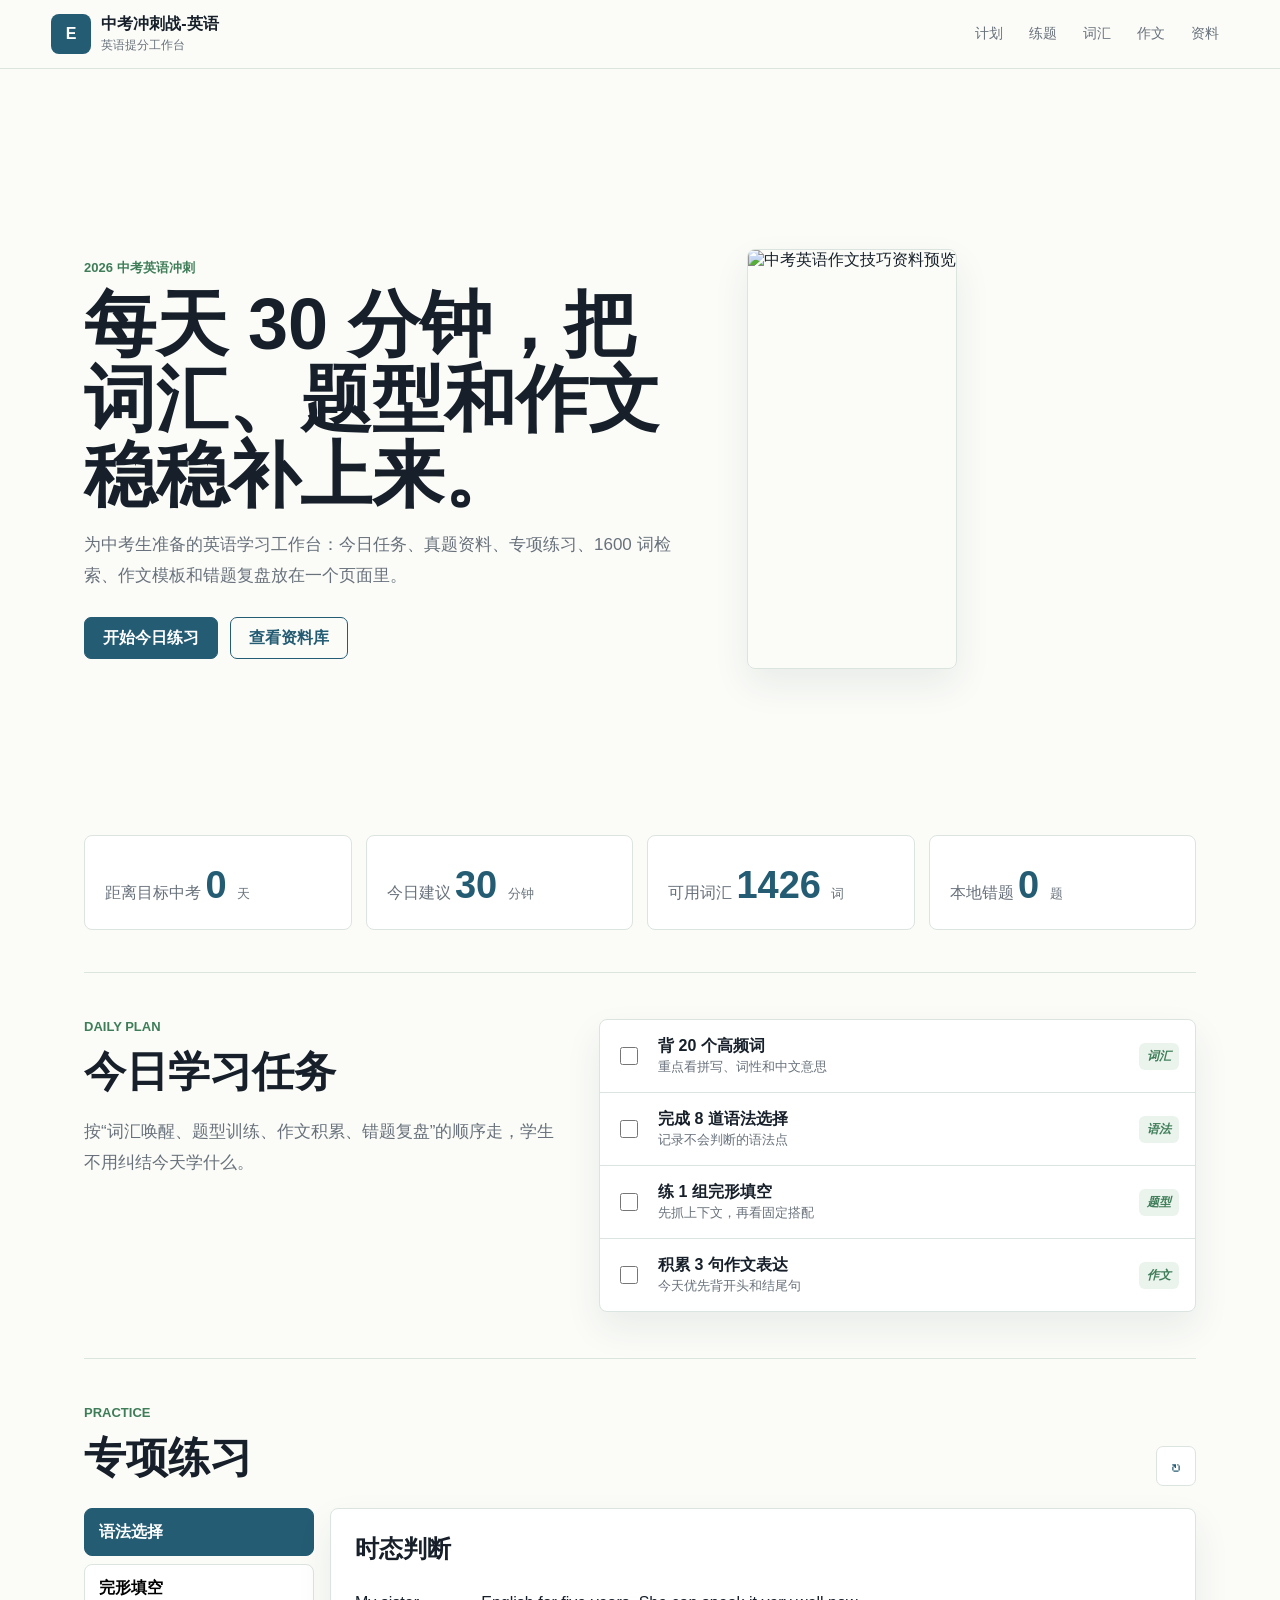
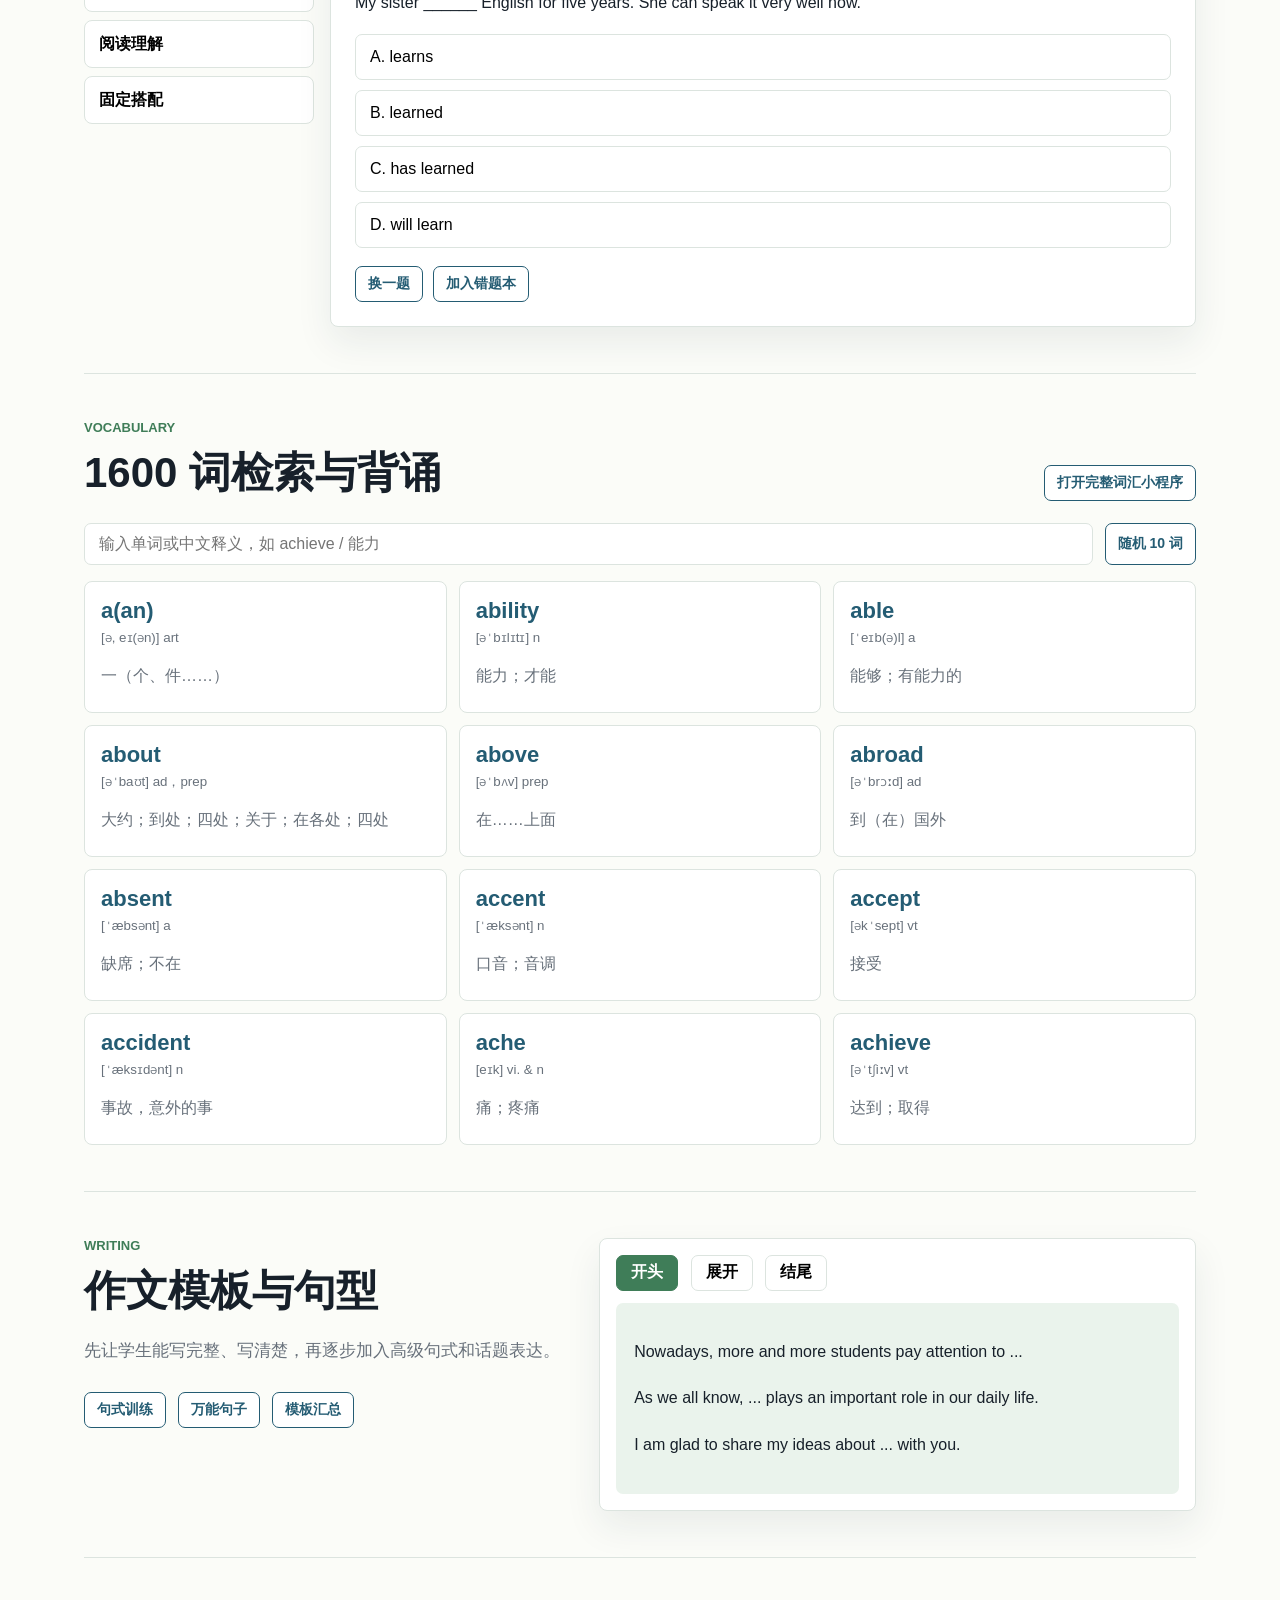
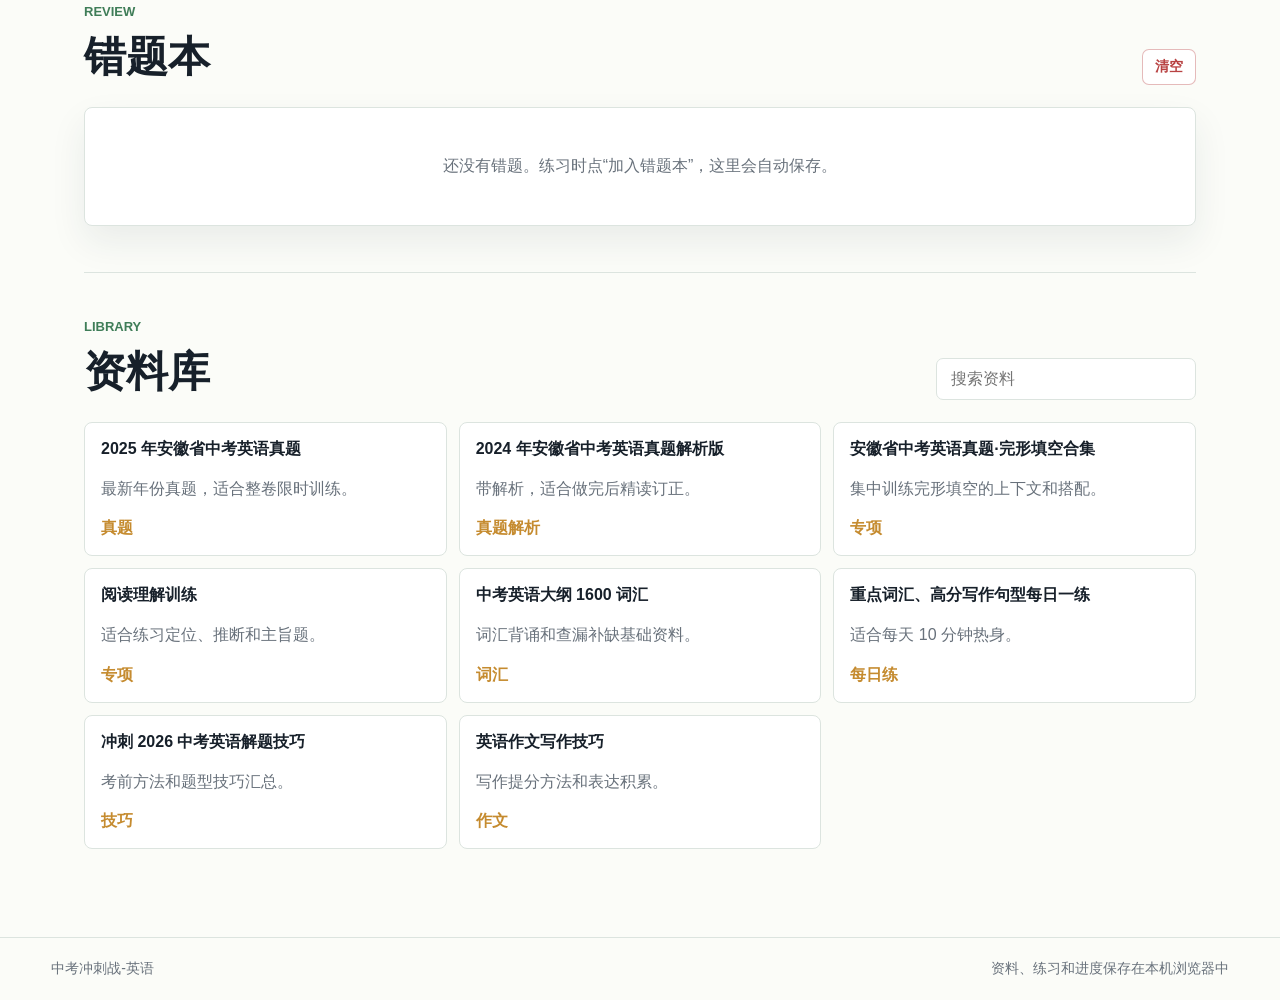
==== index.html @ 0a5d1c3b "Deploy 中考冲刺战-英语" ====
<!doctype html>
<html lang="zh-CN">
<head>
  <meta charset="utf-8">
  <meta name="viewport" content="width=device-width, initial-scale=1">
  <title>中考冲刺战-英语</title>
  <link rel="stylesheet" href="./styles.css">
</head>
<body>
  <header class="topbar">
    <a class="brand" href="#home" aria-label="返回首页">
      <span class="brand-mark">E</span>
      <span>
        <strong>中考冲刺战-英语</strong>
        <small>英语提分工作台</small>
      </span>
    </a>
    <nav class="nav" aria-label="主导航">
      <a href="#plan">计划</a>
      <a href="#practice">练题</a>
      <a href="#words">词汇</a>
      <a href="#writing">作文</a>
      <a href="#resources">资料</a>
    </nav>
  </header>

  <main id="home">
    <section class="hero">
      <div class="hero-copy">
        <p class="eyebrow">2026 中考英语冲刺</p>
        <h1>每天 30 分钟，把词汇、题型和作文稳稳补上来。</h1>
        <p class="hero-text">为中考生准备的英语学习工作台：今日任务、真题资料、专项练习、1600 词检索、作文模板和错题复盘放在一个页面里。</p>
        <div class="hero-actions">
          <a class="btn primary" href="#practice">开始今日练习</a>
          <a class="btn ghost" href="#resources">查看资料库</a>
        </div>
      </div>
      <figure class="hero-media">
        <img src="./英语作文技巧/微信图片_2026-05-12_191935_565.jpg" alt="中考英语作文技巧资料预览">
      </figure>
    </section>

    <section class="dashboard" aria-label="学习概览">
      <article class="metric">
        <span>距离目标中考</span>
        <strong id="daysLeft">--</strong>
        <small>天</small>
      </article>
      <article class="metric">
        <span>今日建议</span>
        <strong>30</strong>
        <small>分钟</small>
      </article>
      <article class="metric">
        <span>可用词汇</span>
        <strong id="wordCount">1600+</strong>
        <small>词</small>
      </article>
      <article class="metric">
        <span>本地错题</span>
        <strong id="mistakeCount">0</strong>
        <small>题</small>
      </article>
    </section>

    <section id="plan" class="section split">
      <div>
        <p class="eyebrow">Daily Plan</p>
        <h2>今日学习任务</h2>
        <p class="section-lead">按“词汇唤醒、题型训练、作文积累、错题复盘”的顺序走，学生不用纠结今天学什么。</p>
      </div>
      <div class="task-panel" id="taskPanel"></div>
    </section>

    <section id="practice" class="section">
      <div class="section-head">
        <div>
          <p class="eyebrow">Practice</p>
          <h2>专项练习</h2>
        </div>
        <button class="icon-btn" id="resetPractice" title="重置练习">↻</button>
      </div>
      <div class="practice-layout">
        <aside class="practice-tabs" id="practiceTabs"></aside>
        <article class="question-card" id="questionCard"></article>
      </div>
    </section>

    <section id="words" class="section">
      <div class="section-head">
        <div>
          <p class="eyebrow">Vocabulary</p>
          <h2>1600 词检索与背诵</h2>
        </div>
        <a class="btn small" href="./常见固定搭配/index.html">打开完整词汇小程序</a>
      </div>
      <div class="word-tools">
        <input id="wordSearch" type="search" placeholder="输入单词或中文释义，如 achieve / 能力">
        <button class="btn small" id="randomWords">随机 10 词</button>
      </div>
      <div class="word-grid" id="wordGrid"></div>
    </section>

    <section id="writing" class="section split">
      <div>
        <p class="eyebrow">Writing</p>
        <h2>作文模板与句型</h2>
        <p class="section-lead">先让学生能写完整、写清楚，再逐步加入高级句式和话题表达。</p>
        <div class="resource-actions">
          <a class="btn small" href="./中考英语作文句式训练-【学生版】.docx">句式训练</a>
          <a class="btn small" href="./英语作文技巧/英语作文万能句子.pdf">万能句子</a>
          <a class="btn small" href="./英语作文技巧/中考英语作文万能模板及万能句型汇总.doc">模板汇总</a>
        </div>
      </div>
      <div class="writing-bank">
        <button class="template active" data-template="opening">开头</button>
        <button class="template" data-template="body">展开</button>
        <button class="template" data-template="ending">结尾</button>
        <div id="templateText" class="template-text"></div>
      </div>
    </section>

    <section id="mistakes" class="section">
      <div class="section-head">
        <div>
          <p class="eyebrow">Review</p>
          <h2>错题本</h2>
        </div>
        <button class="btn small danger" id="clearMistakes">清空</button>
      </div>
      <div id="mistakeList" class="mistake-list"></div>
    </section>

    <section id="resources" class="section">
      <div class="section-head">
        <div>
          <p class="eyebrow">Library</p>
          <h2>资料库</h2>
        </div>
        <input id="resourceSearch" class="compact-search" type="search" placeholder="搜索资料">
      </div>
      <div class="resource-grid" id="resourceGrid"></div>
    </section>
  </main>

  <footer class="footer">
    <span>中考冲刺战-英语</span>
    <span>资料、练习和进度保存在本机浏览器中</span>
  </footer>

  <script src="./常见固定搭配/vocab_data.js"></script>
  <script src="./app.js"></script>
</body>
</html>
---- styles.css ----
:root {
  --ink: #17202a;
  --muted: #68717b;
  --line: #dce4df;
  --paper: #fbfcf8;
  --panel: #ffffff;
  --blue: #245c73;
  --green: #3f7d58;
  --red: #b84242;
  --gold: #c58b2f;
  --soft-blue: #e7f1f4;
  --soft-green: #eaf3ec;
  --soft-gold: #fff4da;
  --shadow: 0 16px 36px rgba(28, 47, 58, .08);
  --radius: 8px;
  font-family: -apple-system, BlinkMacSystemFont, "PingFang SC", "Microsoft YaHei", Arial, sans-serif;
}

* { box-sizing: border-box; }

html { scroll-behavior: smooth; }

body {
  margin: 0;
  color: var(--ink);
  background: var(--paper);
}

a { color: inherit; text-decoration: none; }

button, input {
  font: inherit;
}

.topbar {
  position: sticky;
  top: 0;
  z-index: 20;
  display: flex;
  align-items: center;
  justify-content: space-between;
  gap: 24px;
  padding: 14px clamp(18px, 4vw, 56px);
  background: rgba(251, 252, 248, .94);
  border-bottom: 1px solid var(--line);
  backdrop-filter: blur(12px);
}

.brand {
  display: inline-flex;
  align-items: center;
  gap: 10px;
  min-width: 170px;
}

.brand-mark {
  display: grid;
  place-items: center;
  width: 40px;
  height: 40px;
  color: #fff;
  background: var(--blue);
  border-radius: 8px;
  font-weight: 800;
}

.brand strong, .brand small { display: block; }
.brand small { color: var(--muted); font-size: 12px; margin-top: 2px; }

.nav {
  display: flex;
  flex-wrap: wrap;
  justify-content: flex-end;
  gap: 6px;
}

.nav a {
  padding: 8px 10px;
  color: var(--muted);
  border-radius: 6px;
  font-size: 14px;
}

.nav a:hover { color: var(--blue); background: var(--soft-blue); }

main {
  max-width: 1180px;
  margin: 0 auto;
  padding: 24px clamp(16px, 3vw, 34px) 42px;
}

.hero {
  min-height: calc(100vh - 152px);
  display: grid;
  grid-template-columns: minmax(0, 1.05fr) minmax(300px, .8fr);
  align-items: center;
  gap: clamp(28px, 6vw, 74px);
  padding: 18px 0 34px;
}

.hero h1 {
  max-width: 780px;
  margin: 0;
  font-size: clamp(36px, 6vw, 72px);
  line-height: 1.05;
  letter-spacing: 0;
}

.eyebrow {
  margin: 0 0 10px;
  color: var(--green);
  font-weight: 800;
  text-transform: uppercase;
  letter-spacing: 0;
  font-size: 13px;
}

.hero-text, .section-lead {
  max-width: 660px;
  color: var(--muted);
  line-height: 1.8;
  font-size: 17px;
}

.hero-actions, .resource-actions {
  display: flex;
  flex-wrap: wrap;
  gap: 12px;
  margin-top: 26px;
}

.btn {
  display: inline-flex;
  align-items: center;
  justify-content: center;
  min-height: 42px;
  padding: 0 18px;
  border: 1px solid var(--blue);
  border-radius: 7px;
  background: #fff;
  color: var(--blue);
  cursor: pointer;
  font-weight: 700;
}

.btn.primary {
  color: #fff;
  background: var(--blue);
}

.btn.ghost { background: transparent; }
.btn.small { min-height: 36px; padding: 0 12px; font-size: 14px; }
.btn.danger { color: var(--red); border-color: rgba(184, 66, 66, .36); }

.hero-media {
  margin: 0;
  position: relative;
  min-height: 420px;
}

.hero-media img {
  width: 100%;
  height: min(68vh, 620px);
  min-height: 420px;
  object-fit: cover;
  object-position: center top;
  border-radius: var(--radius);
  box-shadow: var(--shadow);
  border: 1px solid var(--line);
}

.dashboard {
  display: grid;
  grid-template-columns: repeat(4, 1fr);
  gap: 14px;
  margin: -6px 0 42px;
}

.metric {
  padding: 20px;
  background: var(--panel);
  border: 1px solid var(--line);
  border-radius: var(--radius);
}

.metric span, .metric small { color: var(--muted); }
.metric strong { display: inline-block; margin: 8px 6px 2px 0; font-size: 38px; color: var(--blue); }

.section {
  padding: 46px 0;
  border-top: 1px solid var(--line);
}

.section h2 {
  margin: 0;
  font-size: clamp(26px, 3.4vw, 42px);
  letter-spacing: 0;
}

.split {
  display: grid;
  grid-template-columns: minmax(0, .85fr) minmax(320px, 1.05fr);
  gap: 32px;
  align-items: start;
}

.section-head {
  display: flex;
  align-items: end;
  justify-content: space-between;
  gap: 18px;
  margin-bottom: 22px;
}

.task-panel, .question-card, .writing-bank, .mistake-list {
  background: var(--panel);
  border: 1px solid var(--line);
  border-radius: var(--radius);
  box-shadow: var(--shadow);
}

.task {
  display: grid;
  grid-template-columns: 28px 1fr auto;
  gap: 14px;
  align-items: center;
  padding: 16px;
  border-bottom: 1px solid var(--line);
}

.task:last-child { border-bottom: 0; }

.task input { width: 18px; height: 18px; accent-color: var(--green); }
.task strong { display: block; }
.task small { color: var(--muted); }
.tag {
  padding: 5px 8px;
  border-radius: 6px;
  background: var(--soft-green);
  color: var(--green);
  font-size: 12px;
  font-weight: 800;
}

.practice-layout {
  display: grid;
  grid-template-columns: 230px minmax(0, 1fr);
  gap: 16px;
}

.practice-tabs {
  display: grid;
  gap: 8px;
  align-content: start;
}

.tab {
  min-height: 48px;
  padding: 0 14px;
  text-align: left;
  border: 1px solid var(--line);
  border-radius: var(--radius);
  background: #fff;
  cursor: pointer;
  font-weight: 800;
}

.tab.active {
  color: #fff;
  background: var(--blue);
  border-color: var(--blue);
}

.question-card {
  min-height: 330px;
  padding: 24px;
}

.question-card h3 { margin-top: 0; font-size: 24px; }
.question-card p { line-height: 1.8; }

.option {
  width: 100%;
  display: block;
  margin: 10px 0;
  padding: 13px 14px;
  text-align: left;
  border: 1px solid var(--line);
  border-radius: 7px;
  background: #fff;
  cursor: pointer;
}

.option.correct { border-color: var(--green); background: var(--soft-green); }
.option.wrong { border-color: var(--red); background: #fff0f0; }
.explain { margin-top: 18px; padding: 14px; background: var(--soft-gold); border-radius: 7px; color: #6d4c11; }
.question-actions { display: flex; flex-wrap: wrap; gap: 10px; margin-top: 18px; }

.icon-btn {
  width: 40px;
  height: 40px;
  border: 1px solid var(--line);
  border-radius: 7px;
  background: #fff;
  cursor: pointer;
  color: var(--blue);
  font-size: 20px;
}

.word-tools {
  display: grid;
  grid-template-columns: minmax(0, 1fr) auto;
  gap: 12px;
  margin-bottom: 16px;
}

.word-tools input, .compact-search {
  width: 100%;
  min-height: 42px;
  padding: 0 14px;
  border: 1px solid var(--line);
  border-radius: 7px;
  background: #fff;
  outline: none;
}

.word-tools input:focus, .compact-search:focus { border-color: var(--blue); }
.compact-search { max-width: 260px; }

.word-grid, .resource-grid {
  display: grid;
  grid-template-columns: repeat(3, 1fr);
  gap: 12px;
}

.word-card, .resource-card {
  min-height: 132px;
  padding: 16px;
  background: #fff;
  border: 1px solid var(--line);
  border-radius: var(--radius);
}

.word-card strong {
  display: block;
  font-size: 22px;
  color: var(--blue);
  margin-bottom: 4px;
}

.word-card small, .resource-card small { color: var(--muted); }
.word-card p, .resource-card p { margin-bottom: 0; line-height: 1.65; color: var(--muted); }

.writing-bank {
  padding: 16px;
}

.template {
  min-height: 36px;
  padding: 0 14px;
  margin: 0 8px 12px 0;
  border: 1px solid var(--line);
  border-radius: 7px;
  background: #fff;
  cursor: pointer;
  font-weight: 700;
}

.template.active {
  color: #fff;
  background: var(--green);
  border-color: var(--green);
}

.template-text {
  padding: 18px;
  background: var(--soft-green);
  border-radius: 7px;
  line-height: 1.9;
}

.mistake-list {
  min-height: 96px;
  padding: 10px;
}

.mistake-item {
  padding: 14px;
  border-bottom: 1px solid var(--line);
}

.mistake-item:last-child { border-bottom: 0; }
.empty { color: var(--muted); padding: 22px; text-align: center; }

.resource-card {
  display: flex;
  flex-direction: column;
}

.resource-card strong { color: var(--ink); }
.resource-card .resource-type { color: var(--gold); font-weight: 800; margin-top: auto; padding-top: 16px; }

.footer {
  display: flex;
  justify-content: space-between;
  gap: 18px;
  padding: 22px clamp(18px, 4vw, 56px);
  color: var(--muted);
  border-top: 1px solid var(--line);
  font-size: 14px;
}

@media (max-width: 880px) {
  .topbar { align-items: flex-start; flex-direction: column; gap: 10px; }
  .nav { justify-content: flex-start; }
  .hero, .split, .practice-layout { grid-template-columns: 1fr; }
  .hero { min-height: auto; }
  .hero-media, .hero-media img { min-height: 300px; height: 360px; }
  .dashboard, .word-grid, .resource-grid { grid-template-columns: repeat(2, 1fr); }
}

@media (max-width: 560px) {
  main { padding-top: 14px; }
  .hero h1 { font-size: 38px; }
  .dashboard, .word-grid, .resource-grid, .word-tools { grid-template-columns: 1fr; }
  .section-head { align-items: start; flex-direction: column; }
  .compact-search { max-width: none; }
  .task { grid-template-columns: 28px 1fr; }
  .task .tag { grid-column: 2; justify-self: start; }
  .footer { flex-direction: column; }
}
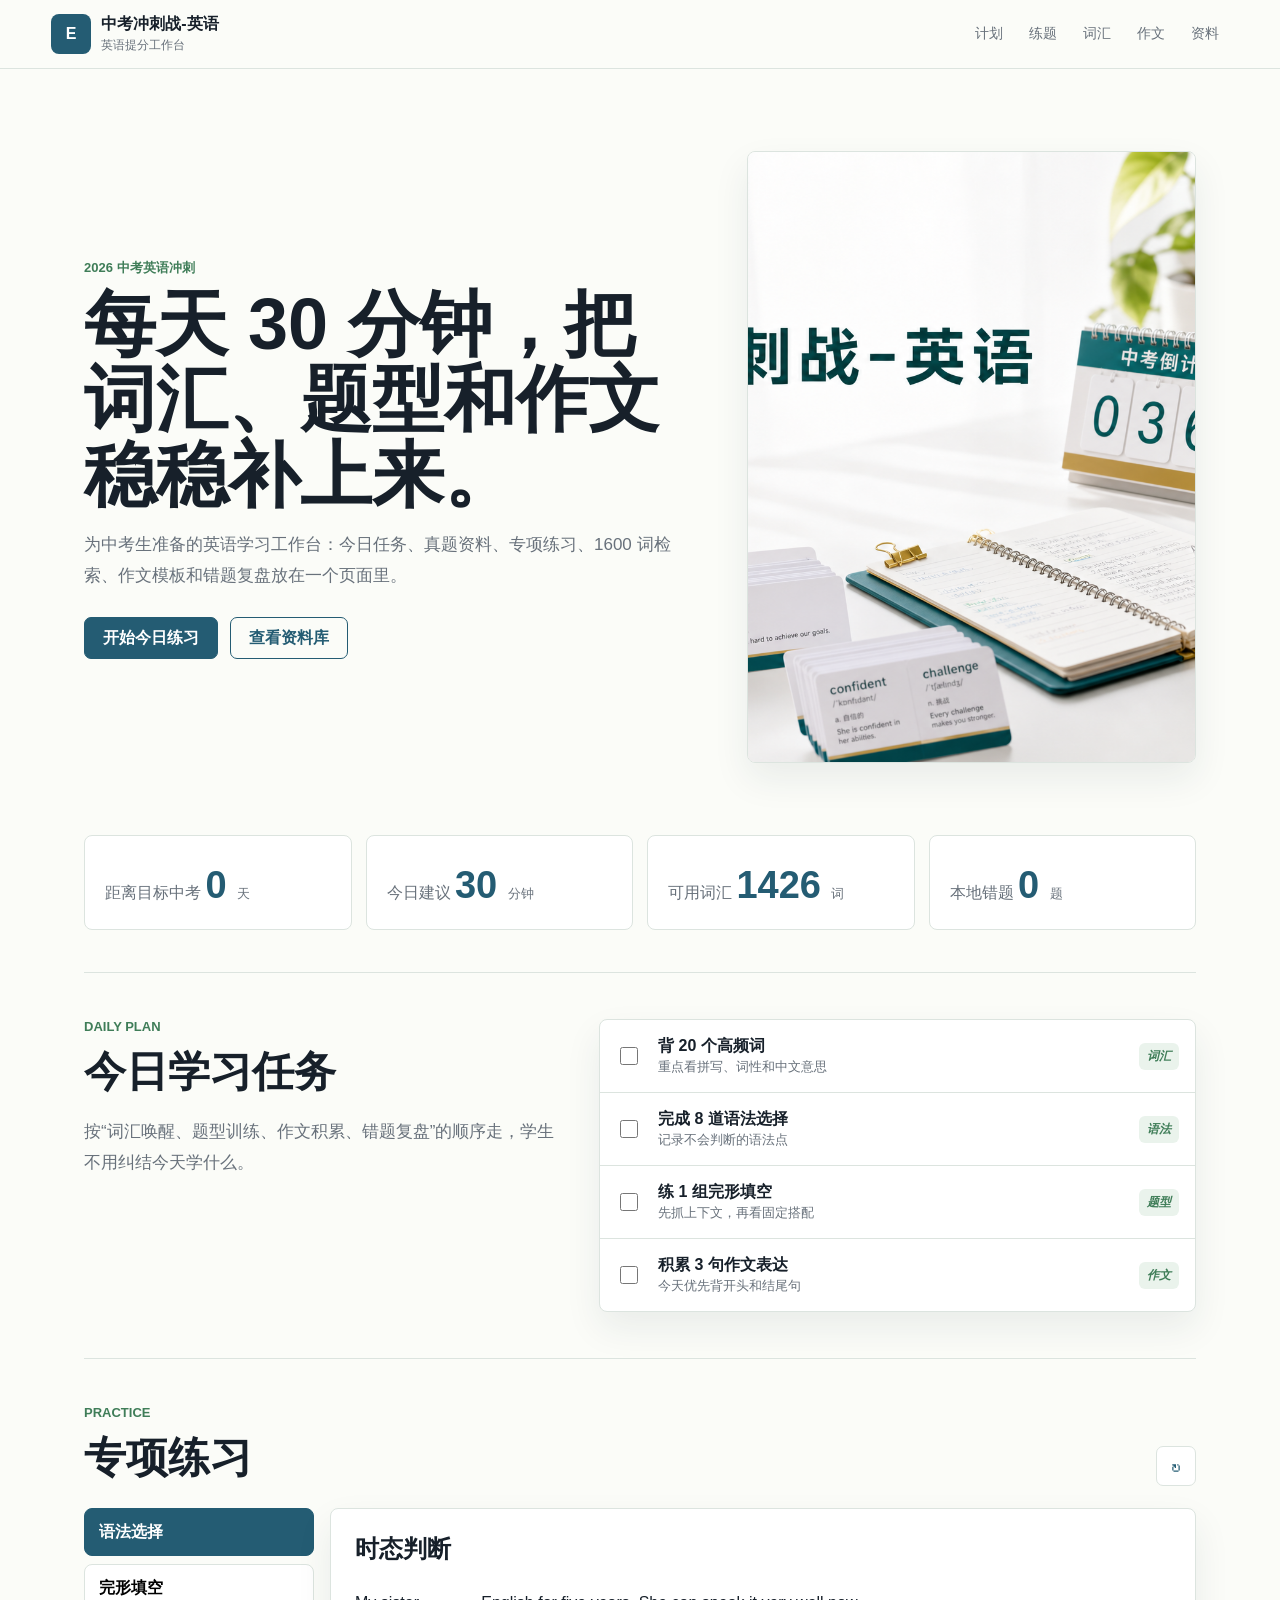
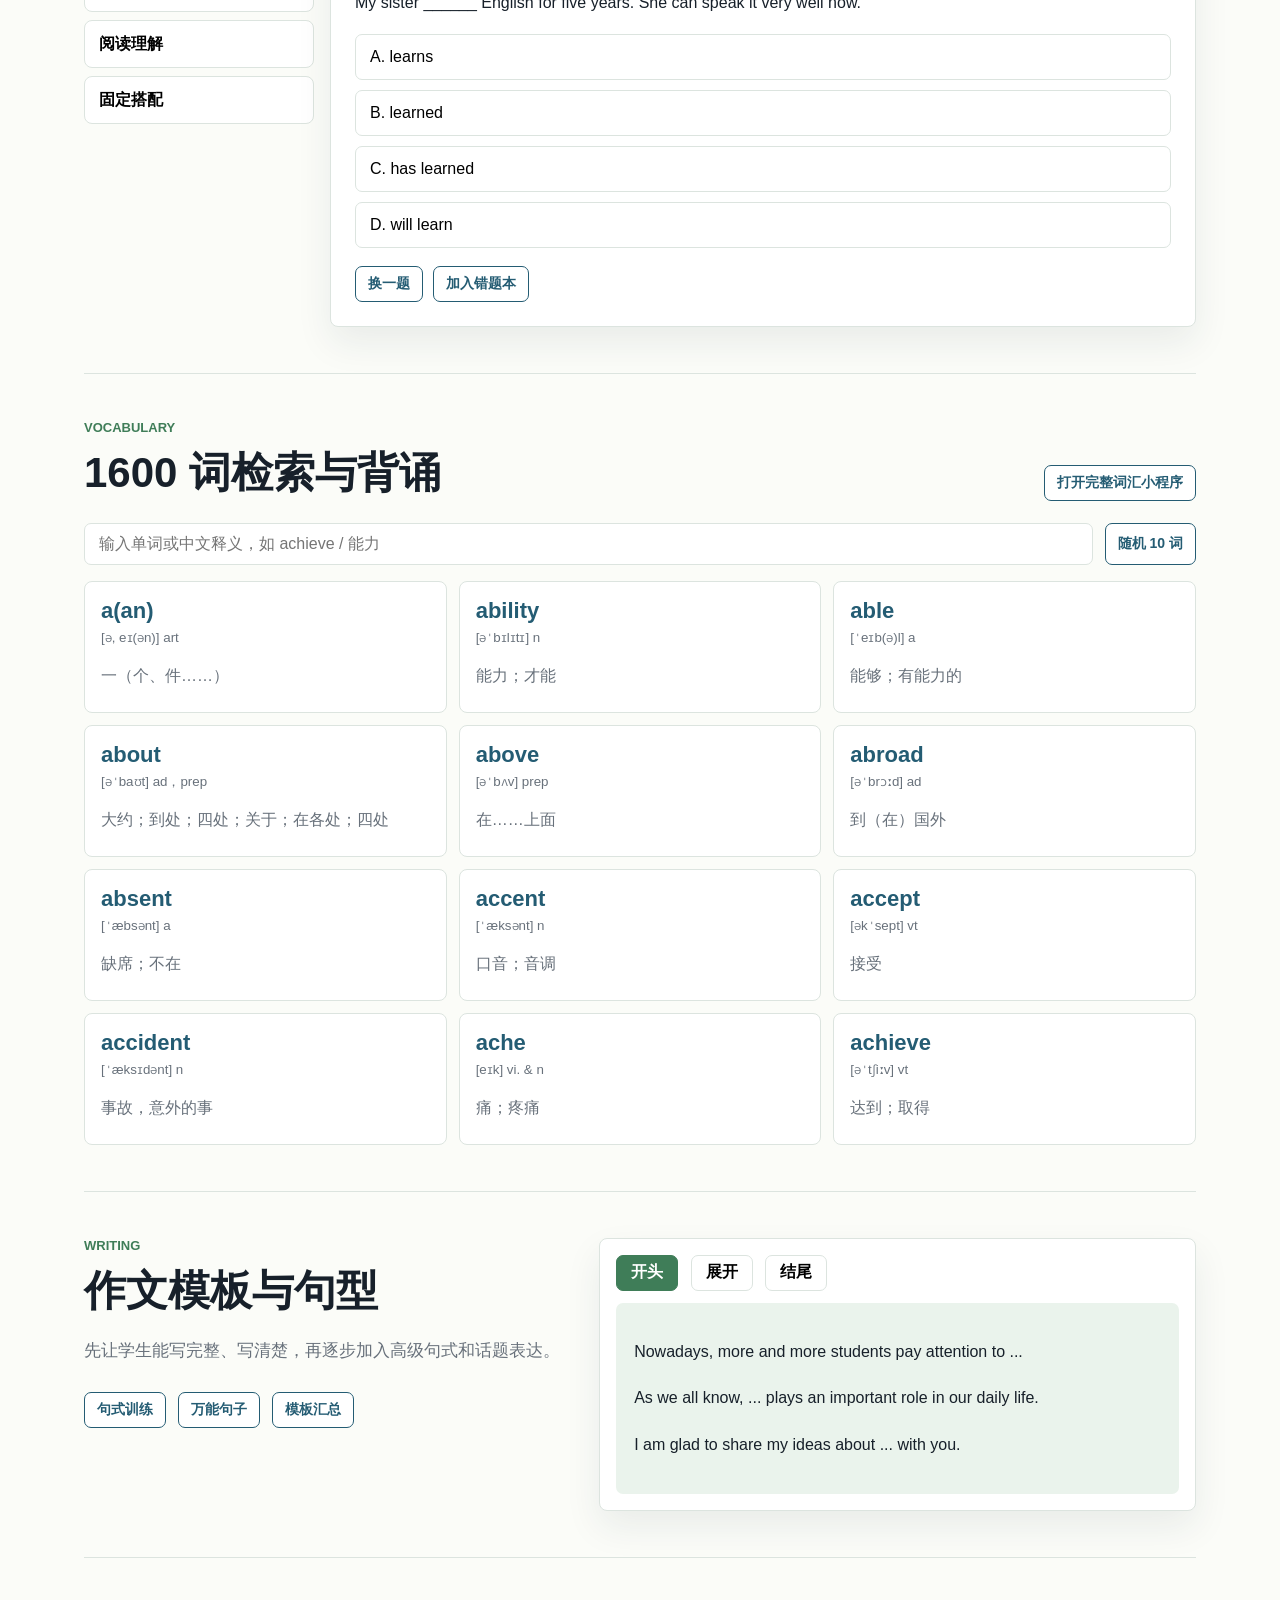
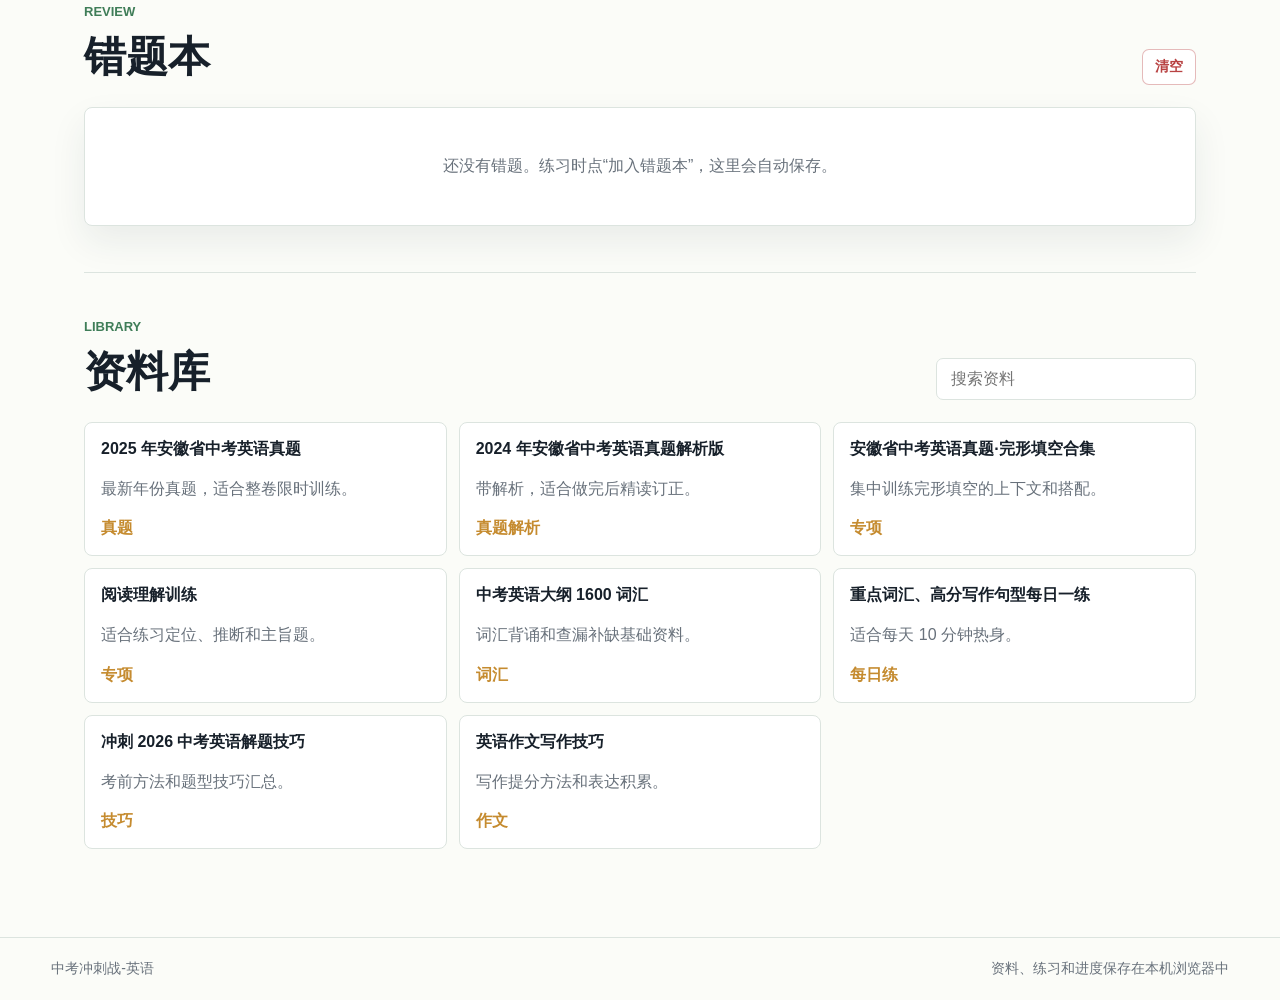
==== commit 3e5ff9a1: "Update 中考冲刺战-英语" ====
--- a/index.html
+++ b/index.html
@@ -4,6 +4,17 @@
   <meta charset="utf-8">
   <meta name="viewport" content="width=device-width, initial-scale=1">
   <title>中考冲刺战-英语</title>
+  <meta name="description" content="中考英语冲刺学习网站：倒计时、每日任务、专项练习、错题本、1600词检索、作文模板和真题资料。">
+  <meta property="og:type" content="website">
+  <meta property="og:title" content="中考冲刺战-英语">
+  <meta property="og:description" content="每天30分钟，把词汇、题型和作文稳稳补上来。">
+  <meta property="og:url" content="https://123456lhwtt.github.io/zhongkao-english/">
+  <meta property="og:image" content="https://123456lhwtt.github.io/zhongkao-english/assets/hero-cover.png">
+  <meta name="twitter:card" content="summary_large_image">
+  <meta name="twitter:title" content="中考冲刺战-英语">
+  <meta name="twitter:description" content="中考英语冲刺学习网站：每日任务、专项练习、错题本、词汇和作文模板。">
+  <meta name="twitter:image" content="https://123456lhwtt.github.io/zhongkao-english/assets/hero-cover.png">
+  <link rel="preload" as="image" href="./assets/hero-cover.png">
   <link rel="stylesheet" href="./styles.css">
 </head>
 <body>
@@ -36,7 +47,7 @@
         </div>
       </div>
       <figure class="hero-media">
-        <img src="./英语作文技巧/微信图片_2026-05-12_191935_565.jpg" alt="中考英语作文技巧资料预览">
+        <img src="./assets/hero-cover.png" alt="中考冲刺战-英语封面图">
       </figure>
     </section>
 
